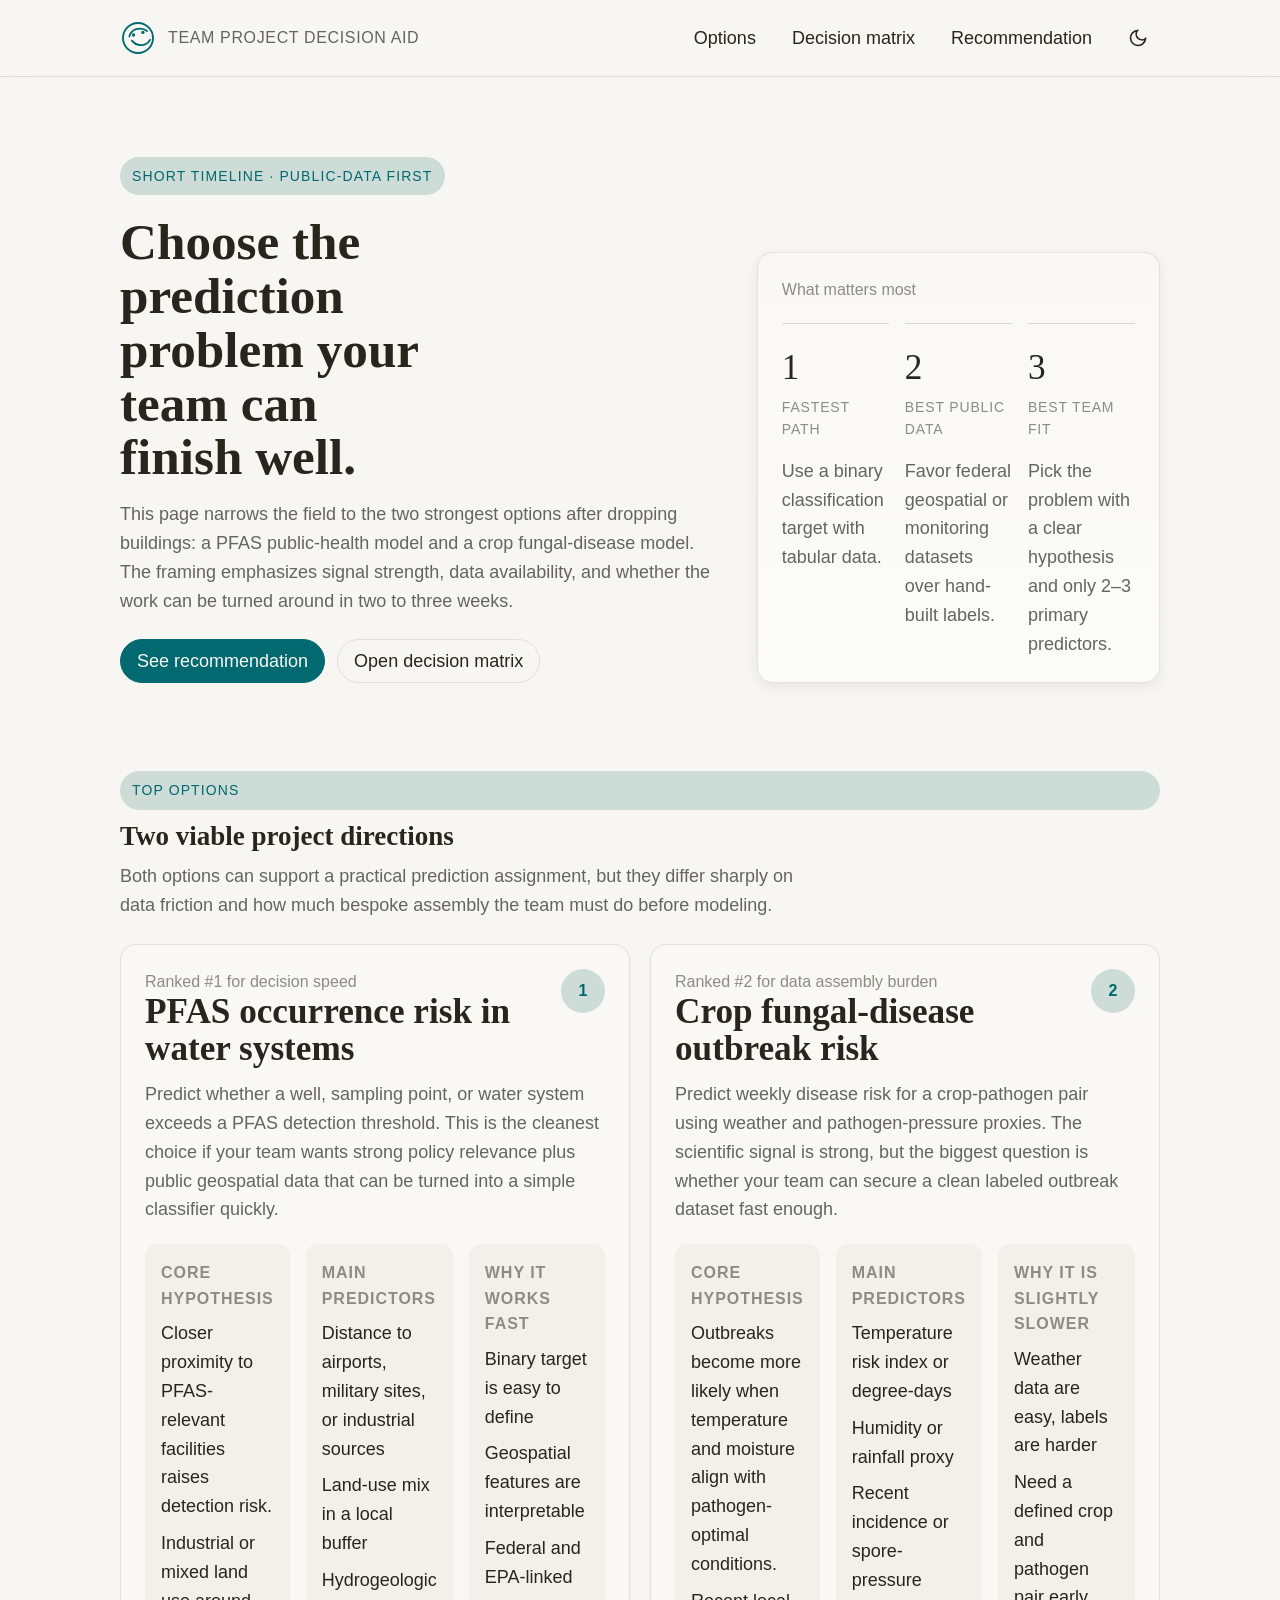
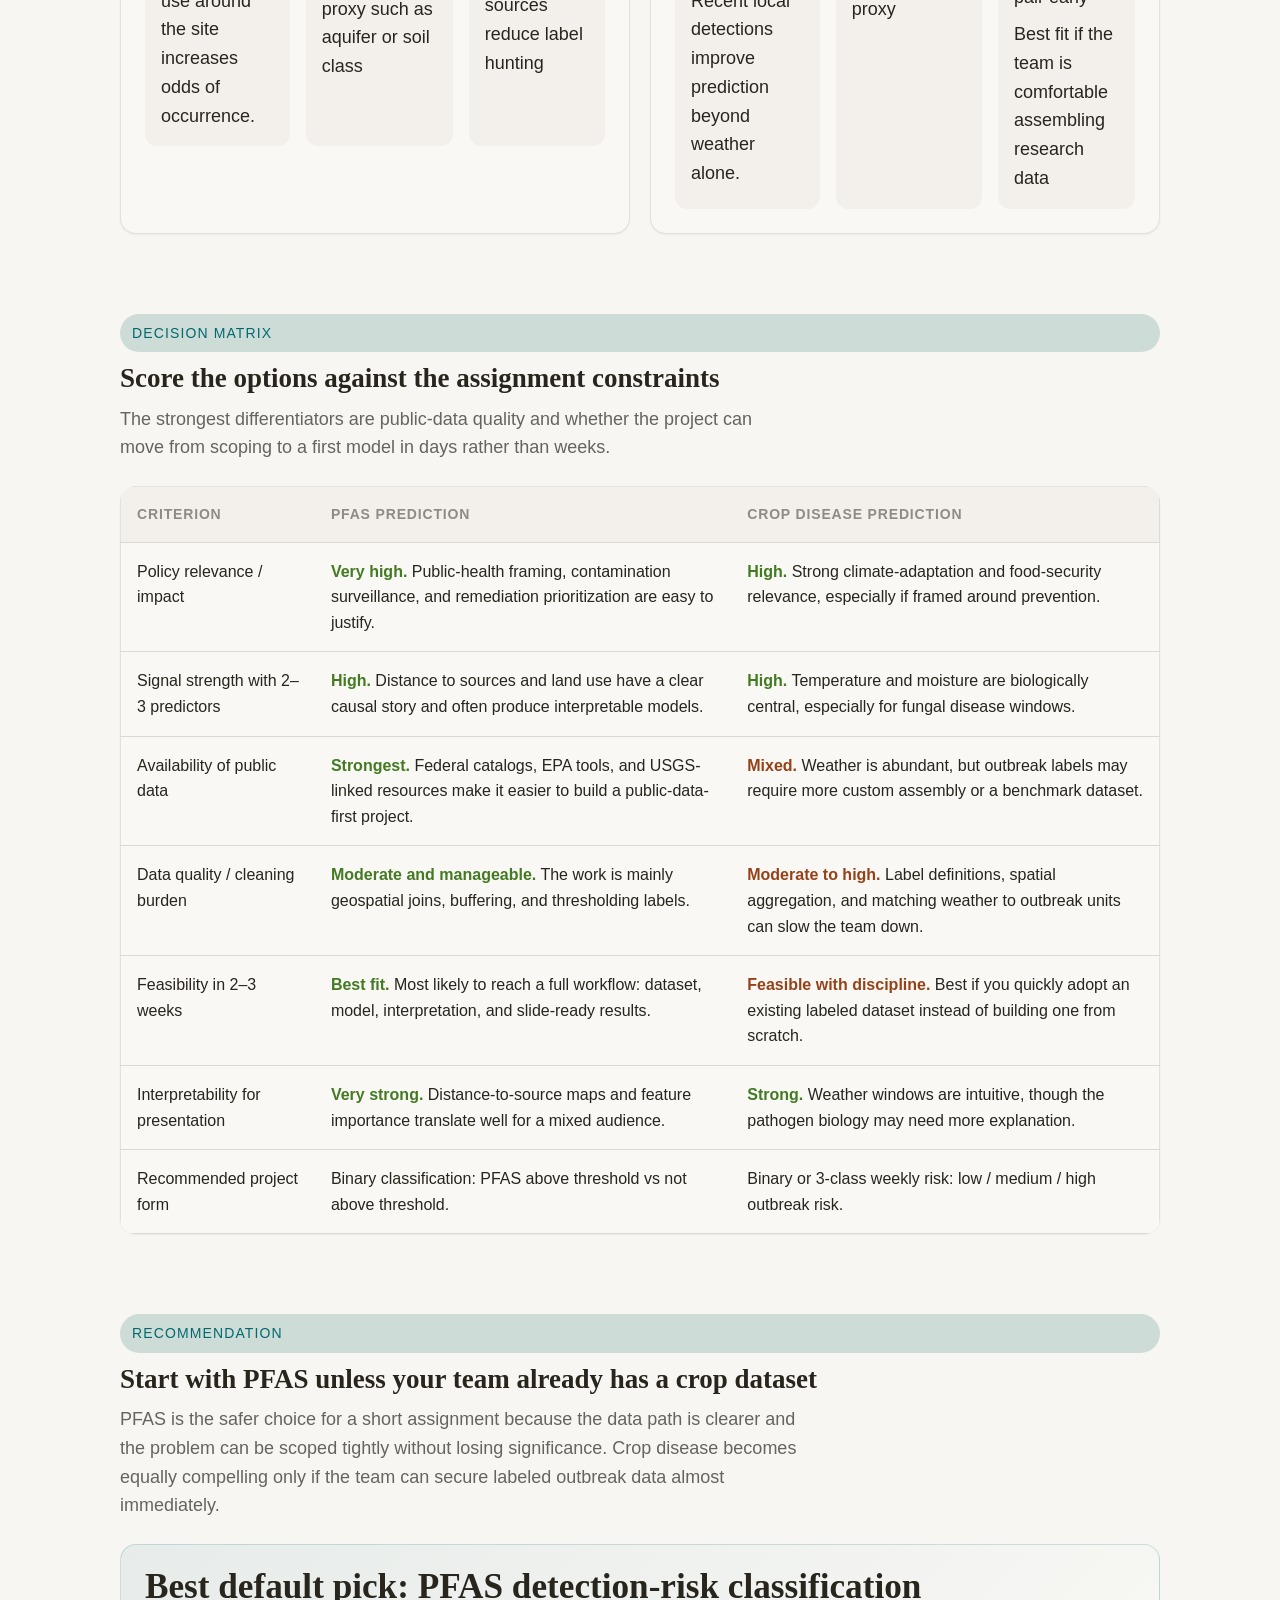
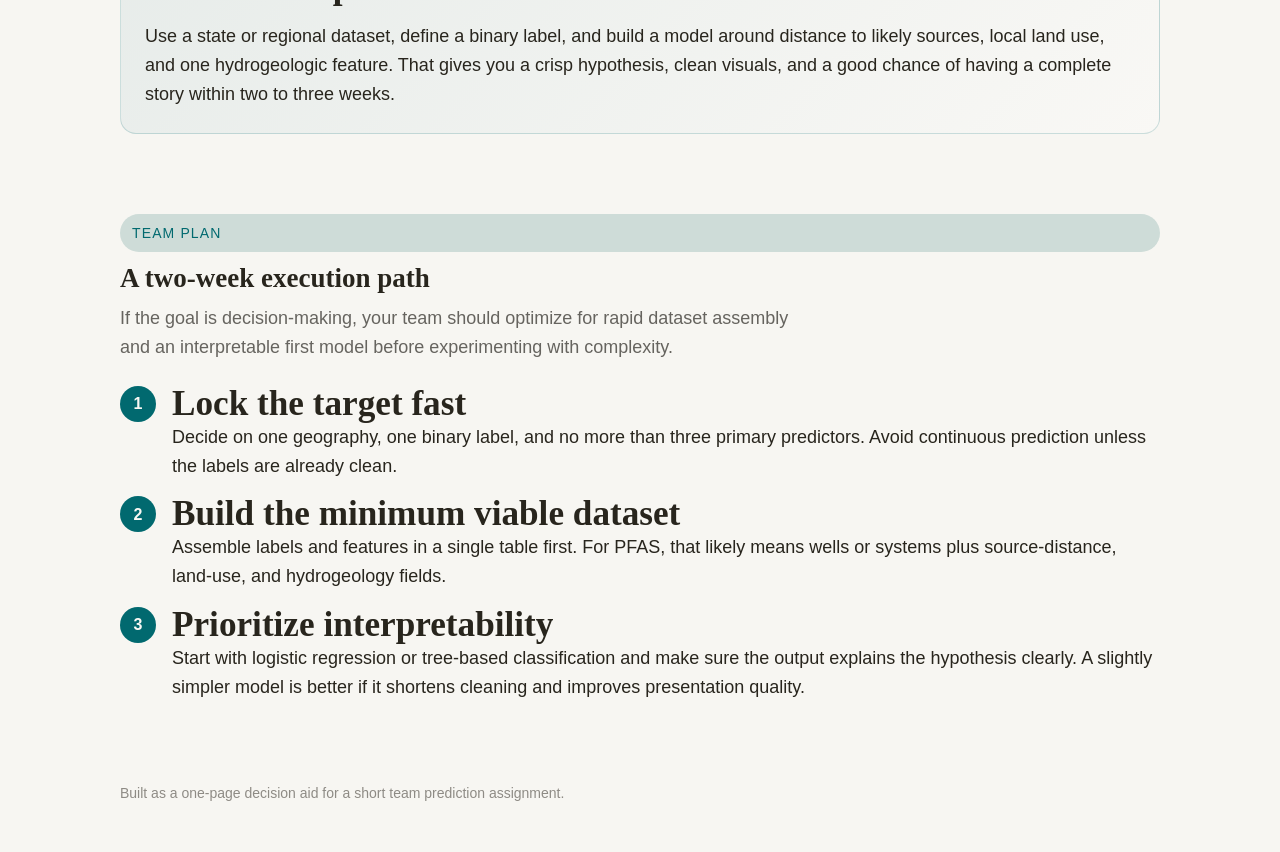
==== docs/kick-off/ideas/index.html @ 0cb5d10e "Add content vscode files" ====
<!DOCTYPE html>
<html lang="en" data-theme="light">
<head>
  <meta charset="UTF-8" />
  <meta name="viewport" content="width=device-width, initial-scale=1.0" />
  <title>Project Decision Page</title>
  <meta name="description" content="Decision aid for selecting a team prediction project in PFAS public health or crop disease risk, with emphasis on public data quality and 2–3 week feasibility." />
  <meta property="og:title" content="Project Decision Page" />
  <meta property="og:description" content="A one-page decision aid comparing PFAS and crop disease prediction projects for a short team assignment." />
  <style>
    :root, [data-theme="light"] {
      --text-xs: clamp(0.75rem, 0.7rem + 0.25vw, 0.875rem);
      --text-sm: clamp(0.875rem, 0.8rem + 0.35vw, 1rem);
      --text-base: clamp(1rem, 0.95rem + 0.25vw, 1.125rem);
      --text-lg: clamp(1.125rem, 1rem + 0.75vw, 1.5rem);
      --text-xl: clamp(1.5rem, 1.2rem + 1.25vw, 2.25rem);
      --text-2xl: clamp(2rem, 1.2rem + 2.5vw, 3.5rem);
      --space-1: 0.25rem; --space-2: 0.5rem; --space-3: 0.75rem; --space-4: 1rem; --space-5: 1.25rem; --space-6: 1.5rem; --space-8: 2rem; --space-10: 2.5rem; --space-12: 3rem; --space-16: 4rem; --space-20: 5rem;
      --color-bg: #f7f6f2; --color-surface: #f9f8f5; --color-surface-2: #fbfbf9; --color-surface-offset: #f3f0ec; --color-border: #d4d1ca; --color-divider: #dcd9d5;
      --color-text: #28251d; --color-text-muted: #66645f; --color-text-faint: #8e8b85; --color-text-inverse: #f9f8f4;
      --color-primary: #01696f; --color-primary-hover: #0c4e54; --color-primary-highlight: #cedcd8;
      --color-success: #437a22; --color-warning: #964219; --color-blue: #006494; --color-purple: #7a39bb;
      --radius-sm: 0.375rem; --radius-md: 0.5rem; --radius-lg: 0.75rem; --radius-xl: 1rem; --radius-full: 9999px;
      --shadow-sm: 0 1px 2px rgba(40,37,29,0.06); --shadow-md: 0 4px 12px rgba(40,37,29,0.08); --shadow-lg: 0 12px 32px rgba(40,37,29,0.12);
      --transition-interactive: 180ms cubic-bezier(0.16, 1, 0.3, 1);
      --content-default: 1040px; --content-wide: 1200px;
      --font-display: 'Boska', Georgia, serif; --font-body: 'Satoshi', 'Inter', sans-serif;
    }
    [data-theme="dark"] {
      --color-bg: #171614; --color-surface: #1c1b19; --color-surface-2: #201f1d; --color-surface-offset: #1d1c1a; --color-border: #393836; --color-divider: #262523;
      --color-text: #cdccca; --color-text-muted: #a4a39f; --color-text-faint: #7d7b76; --color-text-inverse: #2b2a28;
      --color-primary: #4f98a3; --color-primary-hover: #227f8b; --color-primary-highlight: #313b3b;
      --color-success: #6daa45; --color-warning: #bb653b; --color-blue: #5591c7; --color-purple: #a86fdf;
      --shadow-sm: 0 1px 2px rgba(0,0,0,0.2); --shadow-md: 0 4px 12px rgba(0,0,0,0.3); --shadow-lg: 0 12px 32px rgba(0,0,0,0.4);
    }
    @media (prefers-color-scheme: dark) {
      html:not([data-theme]) {
        --color-bg: #171614; --color-surface: #1c1b19; --color-surface-2: #201f1d; --color-surface-offset: #1d1c1a; --color-border: #393836; --color-divider: #262523;
        --color-text: #cdccca; --color-text-muted: #a4a39f; --color-text-faint: #7d7b76; --color-text-inverse: #2b2a28;
        --color-primary: #4f98a3; --color-primary-hover: #227f8b; --color-primary-highlight: #313b3b;
      }
    }
    *, *::before, *::after { box-sizing: border-box; margin: 0; padding: 0; }
    html { -webkit-text-size-adjust: none; text-size-adjust: none; scroll-behavior: smooth; }
    body { min-height: 100dvh; font-family: var(--font-body); font-size: var(--text-base); line-height: 1.6; color: var(--color-text); background: var(--color-bg); }
    img, svg { display: block; max-width: 100%; }
    a { color: inherit; text-decoration: none; }
    button { font: inherit; color: inherit; background: none; border: none; cursor: pointer; }
    :focus-visible { outline: 2px solid var(--color-primary); outline-offset: 3px; border-radius: var(--radius-sm); }
    .sr-only { position: absolute; width: 1px; height: 1px; padding: 0; margin: -1px; overflow: hidden; clip: rect(0,0,0,0); white-space: nowrap; border: 0; }
    .skip-link { position: absolute; left: var(--space-4); top: -50px; background: var(--color-primary); color: var(--color-text-inverse); padding: var(--space-2) var(--space-4); border-radius: var(--radius-full); z-index: 100; }
    .skip-link:focus { top: var(--space-4); }
    .container { width: min(calc(100% - 2rem), var(--content-default)); margin-inline: auto; }
    .header { position: sticky; top: 0; z-index: 50; background: color-mix(in oklab, var(--color-bg) 88%, transparent); backdrop-filter: blur(14px); border-bottom: 1px solid color-mix(in oklab, var(--color-text) 12%, transparent); }
    .header-inner { display: flex; align-items: center; justify-content: space-between; gap: var(--space-4); padding: var(--space-4) 0; }
    .brand { display: flex; align-items: center; gap: var(--space-3); }
    .logo { width: 36px; height: 36px; color: var(--color-primary); }
    .brand-name { font-size: var(--text-sm); letter-spacing: 0.04em; text-transform: uppercase; color: var(--color-text-muted); }
    .nav { display: flex; align-items: center; gap: var(--space-3); }
    .nav a, .theme-toggle { min-height: 44px; display: inline-flex; align-items: center; justify-content: center; padding: 0 var(--space-3); border-radius: var(--radius-full); }
    .nav a:hover, .theme-toggle:hover { background: var(--color-surface-offset); }
    .hero { padding: clamp(var(--space-12), 10vw, var(--space-20)) 0 var(--space-12); }
    .hero-grid { display: grid; gap: var(--space-8); align-items: end; }
    .eyebrow { display: inline-flex; align-items: center; gap: var(--space-2); padding: var(--space-2) var(--space-3); border-radius: var(--radius-full); background: var(--color-primary-highlight); color: var(--color-primary); font-size: var(--text-xs); text-transform: uppercase; letter-spacing: 0.08em; }
    h1, h2, h3 { font-family: var(--font-display); line-height: 1.05; }
    h1 { font-size: var(--text-2xl); max-width: 12ch; margin-top: var(--space-5); }
    .hero p { margin-top: var(--space-4); max-width: 62ch; color: var(--color-text-muted); }
    .hero-actions { display: flex; flex-wrap: wrap; gap: var(--space-3); margin-top: var(--space-6); }
    .btn { min-height: 44px; display: inline-flex; align-items: center; gap: var(--space-2); padding: 0 var(--space-4); border-radius: var(--radius-full); border: 1px solid color-mix(in oklab, var(--color-text) 10%, transparent); transition: background var(--transition-interactive), border-color var(--transition-interactive), color var(--transition-interactive); }
    .btn-primary { background: var(--color-primary); color: var(--color-text-inverse); border-color: var(--color-primary); }
    .btn-primary:hover { background: var(--color-primary-hover); }
    .btn-secondary:hover { background: var(--color-surface-offset); }
    .summary-panel { background: linear-gradient(180deg, var(--color-surface), var(--color-surface-2)); border: 1px solid color-mix(in oklab, var(--color-text) 10%, transparent); border-radius: var(--radius-xl); box-shadow: var(--shadow-md); padding: var(--space-6); }
    .summary-metrics { display: grid; gap: var(--space-4); margin-top: var(--space-5); }
    .metric { padding-top: var(--space-4); border-top: 1px solid var(--color-divider); }
    .metric-value { font-size: var(--text-xl); font-family: var(--font-display); }
    .metric-label { font-size: var(--text-xs); letter-spacing: 0.06em; text-transform: uppercase; color: var(--color-text-faint); }
    section { padding: var(--space-10) 0; }
    .section-head { display: grid; gap: var(--space-3); margin-bottom: var(--space-6); }
    .section-head p { max-width: 68ch; color: var(--color-text-muted); }
    .decision-grid { display: grid; gap: var(--space-5); }
    .card { background: var(--color-surface); border: 1px solid color-mix(in oklab, var(--color-text) 10%, transparent); border-radius: var(--radius-xl); padding: var(--space-6); box-shadow: var(--shadow-sm); }
    .card-top { display: flex; align-items: flex-start; justify-content: space-between; gap: var(--space-4); }
    .rank { min-width: 44px; min-height: 44px; border-radius: var(--radius-full); display: inline-flex; align-items: center; justify-content: center; font-size: var(--text-sm); font-weight: 700; background: var(--color-primary-highlight); color: var(--color-primary); }
    .score-pill { display: inline-flex; align-items: center; gap: var(--space-2); padding: var(--space-2) var(--space-3); border-radius: var(--radius-full); background: var(--color-surface-offset); font-size: var(--text-xs); color: var(--color-text-muted); }
    .score-strong { color: var(--color-success); }
    .score-medium { color: var(--color-warning); }
    .problem-title { font-size: var(--text-xl); }
    .subtle { color: var(--color-text-faint); font-size: var(--text-sm); }
    .card p { color: var(--color-text-muted); margin-top: var(--space-3); }
    .mini-grid { display: grid; gap: var(--space-4); margin-top: var(--space-5); }
    .mini-box { padding: var(--space-4); border-radius: var(--radius-lg); background: var(--color-surface-offset); }
    .mini-box h4 { font-size: var(--text-sm); text-transform: uppercase; letter-spacing: 0.06em; color: var(--color-text-faint); margin-bottom: var(--space-2); }
    .mini-box ul { list-style: none; display: grid; gap: var(--space-2); color: var(--color-text); }
    .comparison-wrap { overflow-x: auto; border-radius: var(--radius-xl); box-shadow: var(--shadow-sm); }
    table { width: 100%; border-collapse: collapse; min-width: 860px; background: var(--color-surface); border: 1px solid color-mix(in oklab, var(--color-text) 10%, transparent); }
    th, td { padding: var(--space-4); vertical-align: top; text-align: left; border-bottom: 1px solid var(--color-divider); }
    th { font-size: var(--text-xs); text-transform: uppercase; letter-spacing: 0.06em; color: var(--color-text-faint); background: var(--color-surface-offset); }
    td { font-size: var(--text-sm); }
    .good { color: var(--color-success); font-weight: 600; }
    .caution { color: var(--color-warning); font-weight: 600; }
    .callout { display: grid; gap: var(--space-4); padding: var(--space-6); border-radius: var(--radius-xl); background: linear-gradient(135deg, color-mix(in oklab, var(--color-primary) 8%, var(--color-surface)), var(--color-surface)); border: 1px solid color-mix(in oklab, var(--color-primary) 18%, transparent); }
    .steps { display: grid; gap: var(--space-4); }
    .step { display: grid; grid-template-columns: 36px 1fr; gap: var(--space-4); align-items: start; }
    .step-number { width: 36px; height: 36px; border-radius: var(--radius-full); background: var(--color-primary); color: var(--color-text-inverse); display: grid; place-items: center; font-size: var(--text-sm); font-weight: 700; }
    footer { padding: var(--space-10) 0 var(--space-12); color: var(--color-text-faint); font-size: var(--text-xs); }
    @media (min-width: 860px) {
      .hero-grid { grid-template-columns: 1.2fr 0.8fr; }
      .summary-metrics { grid-template-columns: repeat(3, 1fr); }
      .decision-grid { grid-template-columns: repeat(2, 1fr); }
      .mini-grid { grid-template-columns: repeat(3, 1fr); }
    }
    @media (max-width: 720px) {
      .header-inner { align-items: flex-start; flex-direction: column; }
      .nav { flex-wrap: wrap; }
      .problem-title { font-size: var(--text-lg); }
      .card-top { flex-direction: column; }
    }
  </style>
  <link href="https://api.fontshare.com/v2/css?f[]=boska@400,500,700&f[]=satoshi@400,500,700&display=swap" rel="stylesheet">
</head>
<body>
  <a class="skip-link" href="#main">Skip to content</a>
  <header class="header">
    <div class="container header-inner">
      <div class="brand" aria-label="Project decision page home">
        <svg class="logo" viewBox="0 0 48 48" fill="none" aria-hidden="true">
          <circle cx="24" cy="24" r="20" stroke="currentColor" stroke-width="2.5"></circle>
          <path d="M16 27.5c2.8 3.8 7 6 11.8 6 5.5 0 9.7-2.4 12.2-7" stroke="currentColor" stroke-width="2.5" stroke-linecap="round"></path>
          <path d="M12.5 22c1.8-6.4 7.2-10.5 13.9-10.5 3.9 0 7.1 1.1 9.7 3.2" stroke="currentColor" stroke-width="2.5" stroke-linecap="round"></path>
          <circle cx="18" cy="20" r="2.2" fill="currentColor"></circle>
          <circle cx="30.5" cy="16.5" r="2.2" fill="currentColor"></circle>
        </svg>
        <div>
          <div class="brand-name">Team project decision aid</div>
        </div>
      </div>
      <nav class="nav" aria-label="Section navigation">
        <a href="#options">Options</a>
        <a href="#matrix">Decision matrix</a>
        <a href="#recommendation">Recommendation</a>
        <button class="theme-toggle" type="button" data-theme-toggle aria-label="Switch theme">
          <svg width="20" height="20" viewBox="0 0 24 24" fill="none" stroke="currentColor" stroke-width="2"><path d="M21 12.79A9 9 0 1 1 11.21 3 7 7 0 0 0 21 12.79z"/></svg>
        </button>
      </nav>
    </div>
  </header>

  <main id="main">
    <section class="hero">
      <div class="container hero-grid">
        <div>
          <div class="eyebrow">Short timeline · public-data first</div>
          <h1>Choose the prediction problem your team can finish well.</h1>
          <p>This page narrows the field to the two strongest options after dropping buildings: a PFAS public-health model and a crop fungal-disease model. The framing emphasizes signal strength, data availability, and whether the work can be turned around in two to three weeks.</p>
          <div class="hero-actions">
            <a class="btn btn-primary" href="#recommendation">See recommendation</a>
            <a class="btn btn-secondary" href="#matrix">Open decision matrix</a>
          </div>
        </div>
        <aside class="summary-panel" aria-label="Assignment summary">
          <div class="subtle">What matters most</div>
          <div class="summary-metrics">
            <div class="metric">
              <div class="metric-value">1</div>
              <div class="metric-label">Fastest path</div>
              <p>Use a binary classification target with tabular data.</p>
            </div>
            <div class="metric">
              <div class="metric-value">2</div>
              <div class="metric-label">Best public data</div>
              <p>Favor federal geospatial or monitoring datasets over hand-built labels.</p>
            </div>
            <div class="metric">
              <div class="metric-value">3</div>
              <div class="metric-label">Best team fit</div>
              <p>Pick the problem with a clear hypothesis and only 2–3 primary predictors.</p>
            </div>
          </div>
        </aside>
      </div>
    </section>

    <section id="options">
      <div class="container">
        <div class="section-head">
          <div class="eyebrow">Top options</div>
          <h2>Two viable project directions</h2>
          <p>Both options can support a practical prediction assignment, but they differ sharply on data friction and how much bespoke assembly the team must do before modeling.</p>
        </div>
        <div class="decision-grid">
          <article class="card">
            <div class="card-top">
              <div>
                <div class="subtle">Ranked #1 for decision speed</div>
                <h3 class="problem-title">PFAS occurrence risk in water systems</h3>
              </div>
              <div class="rank" aria-label="Rank 1">1</div>
            </div>
            <p>Predict whether a well, sampling point, or water system exceeds a PFAS detection threshold. This is the cleanest choice if your team wants strong policy relevance plus public geospatial data that can be turned into a simple classifier quickly.</p>
            <div class="mini-grid">
              <div class="mini-box">
                <h4>Core hypothesis</h4>
                <ul>
                  <li>Closer proximity to PFAS-relevant facilities raises detection risk.</li>
                  <li>Industrial or mixed land use around the site increases odds of occurrence.</li>
                </ul>
              </div>
              <div class="mini-box">
                <h4>Main predictors</h4>
                <ul>
                  <li>Distance to airports, military sites, or industrial sources</li>
                  <li>Land-use mix in a local buffer</li>
                  <li>Hydrogeologic proxy such as aquifer or soil class</li>
                </ul>
              </div>
              <div class="mini-box">
                <h4>Why it works fast</h4>
                <ul>
                  <li>Binary target is easy to define</li>
                  <li>Geospatial features are interpretable</li>
                  <li>Federal and EPA-linked sources reduce label hunting</li>
                </ul>
              </div>
            </div>
          </article>

          <article class="card">
            <div class="card-top">
              <div>
                <div class="subtle">Ranked #2 for data assembly burden</div>
                <h3 class="problem-title">Crop fungal-disease outbreak risk</h3>
              </div>
              <div class="rank" aria-label="Rank 2">2</div>
            </div>
            <p>Predict weekly disease risk for a crop-pathogen pair using weather and pathogen-pressure proxies. The scientific signal is strong, but the biggest question is whether your team can secure a clean labeled outbreak dataset fast enough.</p>
            <div class="mini-grid">
              <div class="mini-box">
                <h4>Core hypothesis</h4>
                <ul>
                  <li>Outbreaks become more likely when temperature and moisture align with pathogen-optimal conditions.</li>
                  <li>Recent local detections improve prediction beyond weather alone.</li>
                </ul>
              </div>
              <div class="mini-box">
                <h4>Main predictors</h4>
                <ul>
                  <li>Temperature risk index or degree-days</li>
                  <li>Humidity or rainfall proxy</li>
                  <li>Recent incidence or spore-pressure proxy</li>
                </ul>
              </div>
              <div class="mini-box">
                <h4>Why it is slightly slower</h4>
                <ul>
                  <li>Weather data are easy, labels are harder</li>
                  <li>Need a defined crop and pathogen pair early</li>
                  <li>Best fit if the team is comfortable assembling research data</li>
                </ul>
              </div>
            </div>
          </article>
        </div>
      </div>
    </section>

    <section id="matrix">
      <div class="container">
        <div class="section-head">
          <div class="eyebrow">Decision matrix</div>
          <h2>Score the options against the assignment constraints</h2>
          <p>The strongest differentiators are public-data quality and whether the project can move from scoping to a first model in days rather than weeks.</p>
        </div>
        <div class="comparison-wrap">
          <table>
            <thead>
              <tr>
                <th>Criterion</th>
                <th>PFAS prediction</th>
                <th>Crop disease prediction</th>
              </tr>
            </thead>
            <tbody>
              <tr>
                <td>Policy relevance / impact</td>
                <td><span class="good">Very high.</span> Public-health framing, contamination surveillance, and remediation prioritization are easy to justify.</td>
                <td><span class="good">High.</span> Strong climate-adaptation and food-security relevance, especially if framed around prevention.</td>
              </tr>
              <tr>
                <td>Signal strength with 2–3 predictors</td>
                <td><span class="good">High.</span> Distance to sources and land use have a clear causal story and often produce interpretable models.</td>
                <td><span class="good">High.</span> Temperature and moisture are biologically central, especially for fungal disease windows.</td>
              </tr>
              <tr>
                <td>Availability of public data</td>
                <td><span class="good">Strongest.</span> Federal catalogs, EPA tools, and USGS-linked resources make it easier to build a public-data-first project.</td>
                <td><span class="caution">Mixed.</span> Weather is abundant, but outbreak labels may require more custom assembly or a benchmark dataset.</td>
              </tr>
              <tr>
                <td>Data quality / cleaning burden</td>
                <td><span class="good">Moderate and manageable.</span> The work is mainly geospatial joins, buffering, and thresholding labels.</td>
                <td><span class="caution">Moderate to high.</span> Label definitions, spatial aggregation, and matching weather to outbreak units can slow the team down.</td>
              </tr>
              <tr>
                <td>Feasibility in 2–3 weeks</td>
                <td><span class="good">Best fit.</span> Most likely to reach a full workflow: dataset, model, interpretation, and slide-ready results.</td>
                <td><span class="caution">Feasible with discipline.</span> Best if you quickly adopt an existing labeled dataset instead of building one from scratch.</td>
              </tr>
              <tr>
                <td>Interpretability for presentation</td>
                <td><span class="good">Very strong.</span> Distance-to-source maps and feature importance translate well for a mixed audience.</td>
                <td><span class="good">Strong.</span> Weather windows are intuitive, though the pathogen biology may need more explanation.</td>
              </tr>
              <tr>
                <td>Recommended project form</td>
                <td>Binary classification: PFAS above threshold vs not above threshold.</td>
                <td>Binary or 3-class weekly risk: low / medium / high outbreak risk.</td>
              </tr>
            </tbody>
          </table>
        </div>
      </div>
    </section>

    <section id="recommendation">
      <div class="container">
        <div class="section-head">
          <div class="eyebrow">Recommendation</div>
          <h2>Start with PFAS unless your team already has a crop dataset</h2>
          <p>PFAS is the safer choice for a short assignment because the data path is clearer and the problem can be scoped tightly without losing significance. Crop disease becomes equally compelling only if the team can secure labeled outbreak data almost immediately.</p>
        </div>
        <div class="callout">
          <h3 class="problem-title">Best default pick: PFAS detection-risk classification</h3>
          <p>Use a state or regional dataset, define a binary label, and build a model around distance to likely sources, local land use, and one hydrogeologic feature. That gives you a crisp hypothesis, clean visuals, and a good chance of having a complete story within two to three weeks.</p>
        </div>
      </div>
    </section>

    <section>
      <div class="container">
        <div class="section-head">
          <div class="eyebrow">Team plan</div>
          <h2>A two-week execution path</h2>
          <p>If the goal is decision-making, your team should optimize for rapid dataset assembly and an interpretable first model before experimenting with complexity.</p>
        </div>
        <div class="steps">
          <div class="step">
            <div class="step-number">1</div>
            <div>
              <h3 class="problem-title">Lock the target fast</h3>
              <p>Decide on one geography, one binary label, and no more than three primary predictors. Avoid continuous prediction unless the labels are already clean.</p>
            </div>
          </div>
          <div class="step">
            <div class="step-number">2</div>
            <div>
              <h3 class="problem-title">Build the minimum viable dataset</h3>
              <p>Assemble labels and features in a single table first. For PFAS, that likely means wells or systems plus source-distance, land-use, and hydrogeology fields.</p>
            </div>
          </div>
          <div class="step">
            <div class="step-number">3</div>
            <div>
              <h3 class="problem-title">Prioritize interpretability</h3>
              <p>Start with logistic regression or tree-based classification and make sure the output explains the hypothesis clearly. A slightly simpler model is better if it shortens cleaning and improves presentation quality.</p>
            </div>
          </div>
        </div>
      </div>
    </section>
  </main>

  <footer>
    <div class="container">
      Built as a one-page decision aid for a short team prediction assignment.
    </div>
  </footer>

  <script>
    (function () {
      const toggle = document.querySelector('[data-theme-toggle]');
      const root = document.documentElement;
      let theme = window.matchMedia('(prefers-color-scheme: dark)').matches ? 'dark' : 'light';
      root.setAttribute('data-theme', theme);
      const renderIcon = () => {
        toggle.innerHTML = theme === 'dark'
          ? '<svg width="20" height="20" viewBox="0 0 24 24" fill="none" stroke="currentColor" stroke-width="2"><circle cx="12" cy="12" r="5"/><path d="M12 1v2M12 21v2M4.22 4.22l1.42 1.42M18.36 18.36l1.42 1.42M1 12h2M21 12h2M4.22 19.78l1.42-1.42M18.36 5.64l1.42-1.42"/></svg>'
          : '<svg width="20" height="20" viewBox="0 0 24 24" fill="none" stroke="currentColor" stroke-width="2"><path d="M21 12.79A9 9 0 1 1 11.21 3 7 7 0 0 0 21 12.79z"/></svg>';
        toggle.setAttribute('aria-label', theme === 'dark' ? 'Switch to light mode' : 'Switch to dark mode');
      };
      renderIcon();
      toggle.addEventListener('click', function () {
        theme = theme === 'dark' ? 'light' : 'dark';
        root.setAttribute('data-theme', theme);
        renderIcon();
      });
    })();
  </script>
</body>
</html>
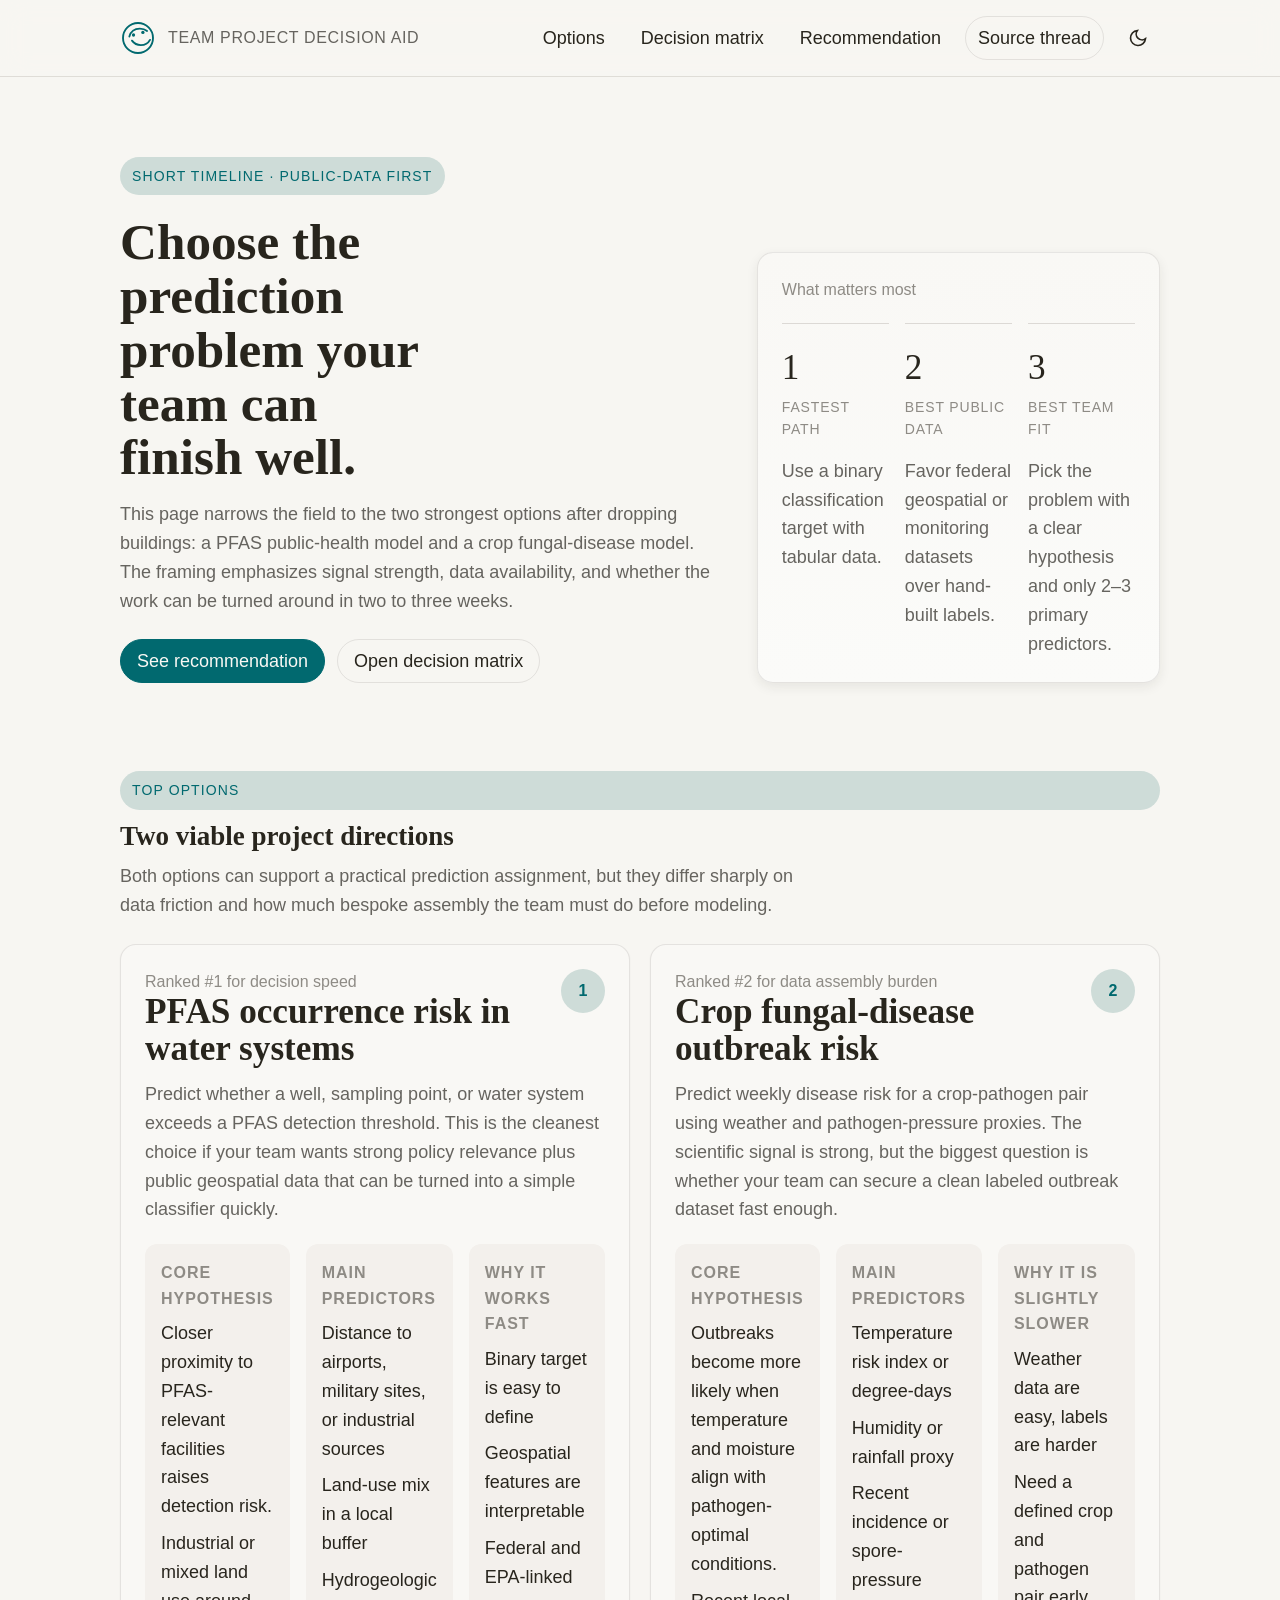
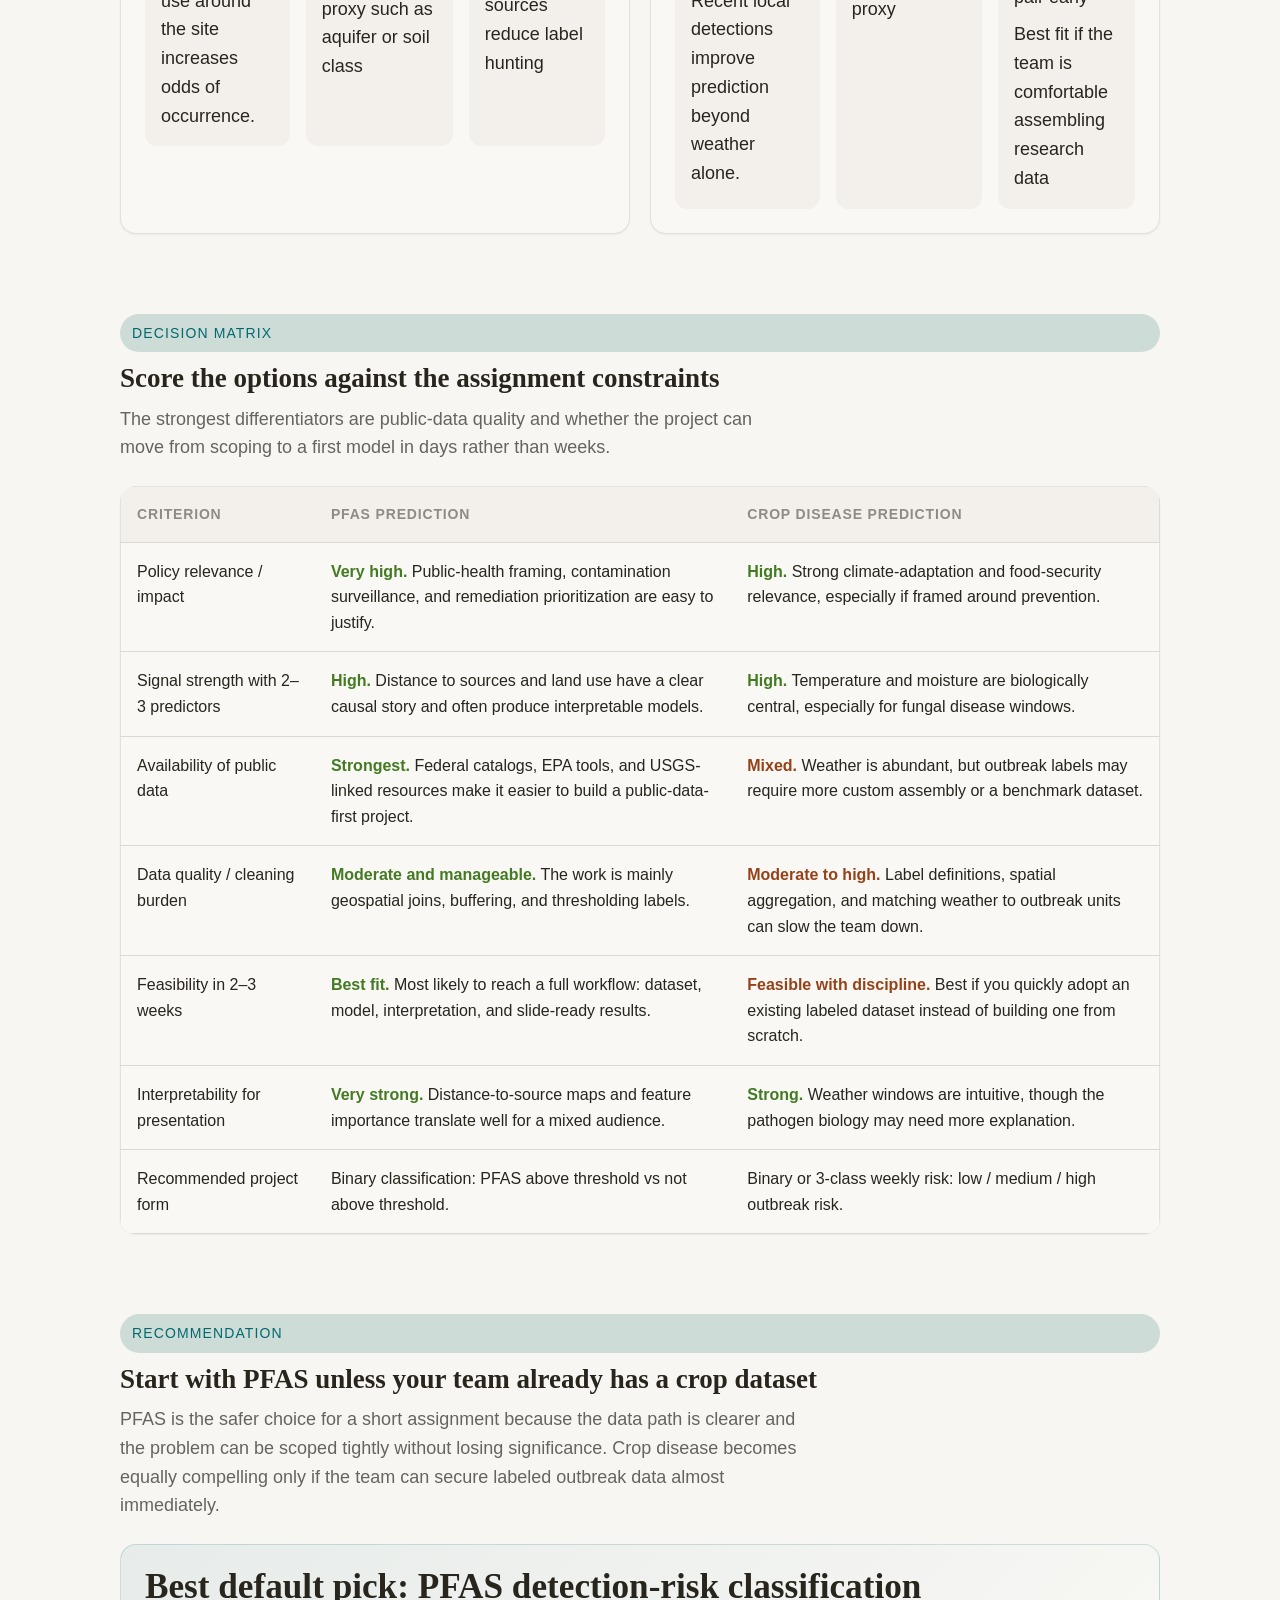
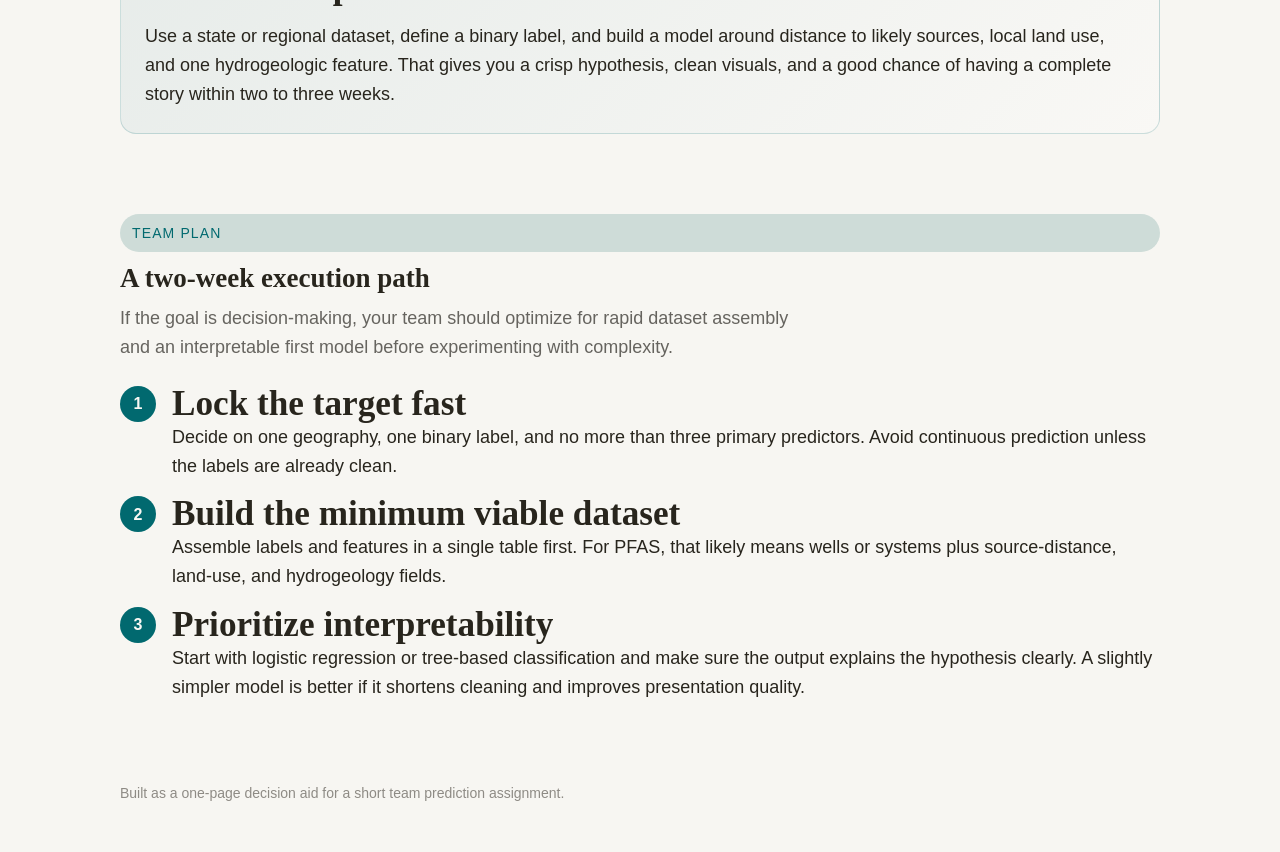
==== commit 7c92cf17: "Add perplexity source thread" ====
--- a/docs/kick-off/ideas/index.html
+++ b/docs/kick-off/ideas/index.html
@@ -139,6 +139,7 @@
         <a href="#options">Options</a>
         <a href="#matrix">Decision matrix</a>
         <a href="#recommendation">Recommendation</a>
+        <a class="btn btn-secondary" href="https://www.perplexity.ai/search/d0872ecc-87ed-4584-9b95-ef561f45fc74" target="_blank" rel="noopener noreferrer">Source thread</a>
         <button class="theme-toggle" type="button" data-theme-toggle aria-label="Switch theme">
           <svg width="20" height="20" viewBox="0 0 24 24" fill="none" stroke="currentColor" stroke-width="2"><path d="M21 12.79A9 9 0 1 1 11.21 3 7 7 0 0 0 21 12.79z"/></svg>
         </button>
